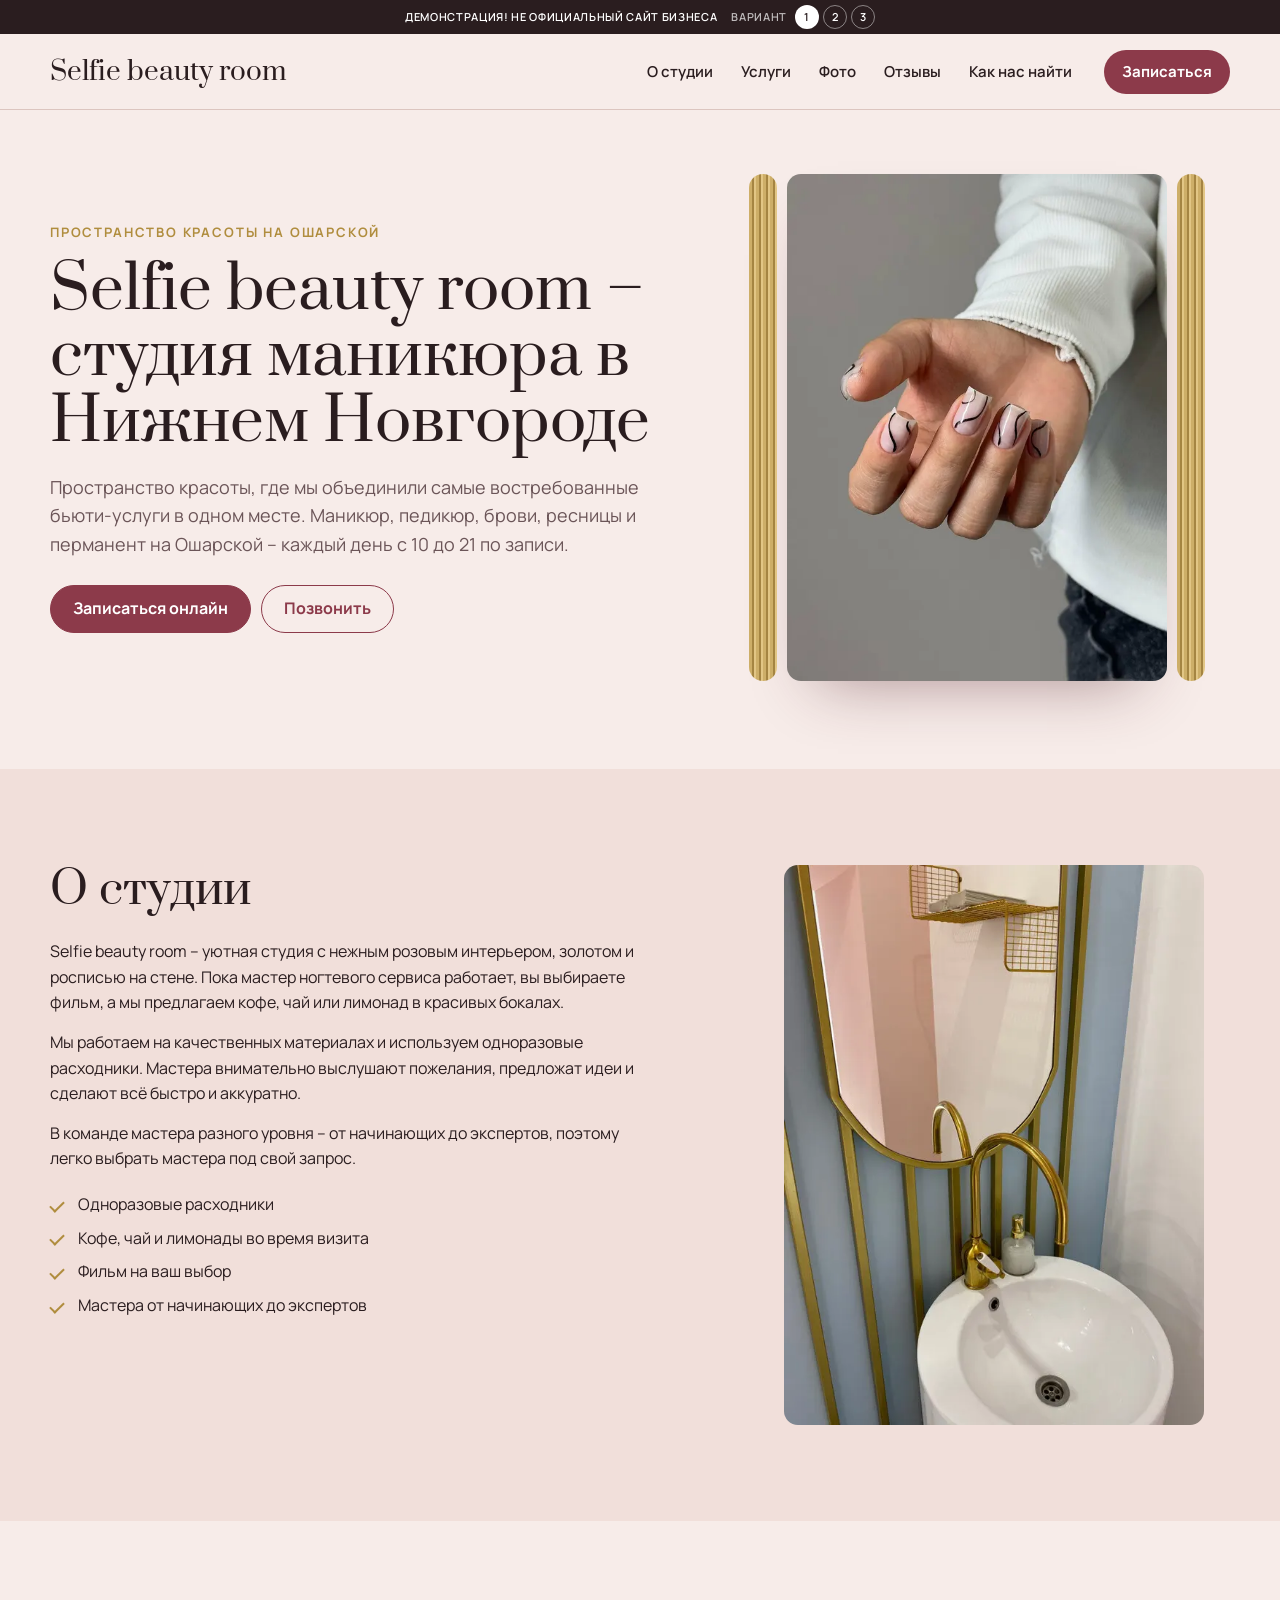
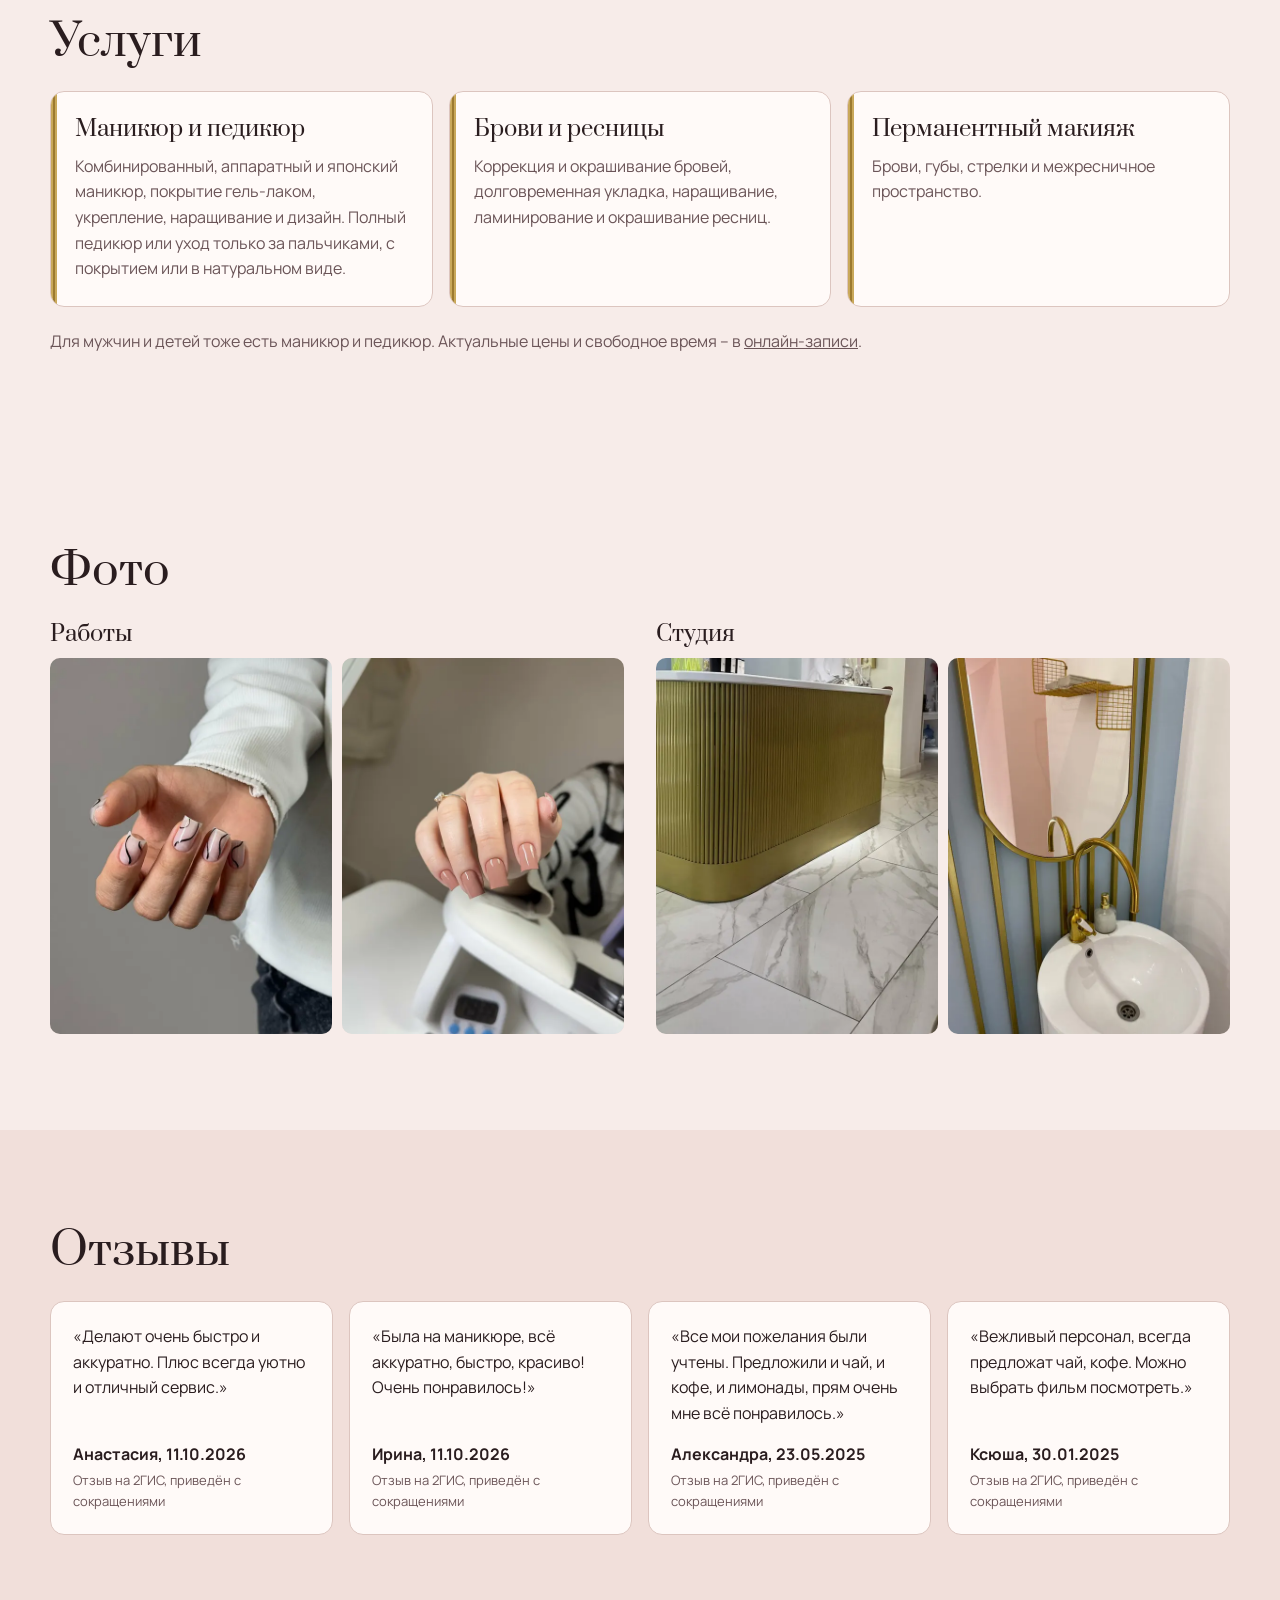
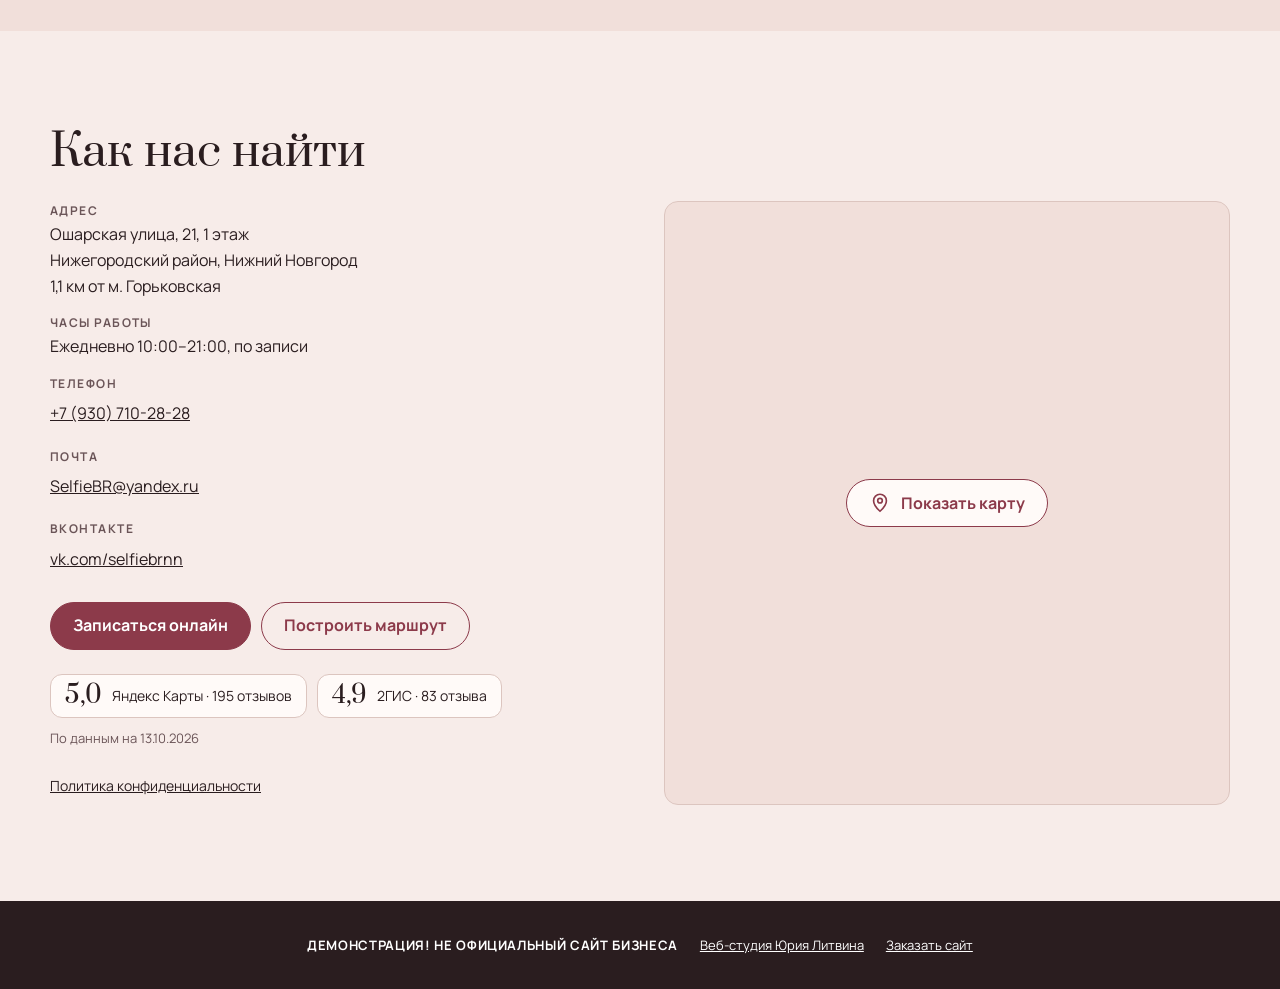
==== index.html @ 33d67d45 "Demo site" ====
<!doctype html>
<html lang="ru" class="no-js">
<head>
<meta charset="utf-8">

<meta name="viewport" content="width=device-width, initial-scale=1.0">
<meta name="robots" content="noindex, nofollow">
<title>Selfie beauty room · студия маникюра на Ошарской, Нижний Новгород</title>
<meta name="description" content="Selfie beauty room · студия маникюра в Нижнем Новгороде: маникюр, педикюр, брови, ресницы и перманент на Ошарской, 21. Каждый день с 10:00 до 21:00 по записи.">
<meta name="theme-color" content="#f7ece9">
<link rel="icon" sizes="any" href="logos/favicon.ico">
<link rel="icon" type="image/svg+xml" href="logos/favicon.svg">
<link rel="icon" type="image/png" sizes="32x32" href="logos/favicon-32x32.png">
<link rel="apple-touch-icon" sizes="180x180" href="logos/apple-touch-icon.png">
<link rel="preload" href="fonts/prata.woff2" as="font" type="font/woff2" crossorigin>
<link rel="preload" href="fonts/manrope.woff2" as="font" type="font/woff2" crossorigin>
<link rel="stylesheet" href="css/fonts.css">
<link rel="stylesheet" href="css/styles.css">

<script>document.documentElement.className='js';</script>
</head>
<body class="v1">
<a class="skip" href="#main">К содержанию</a>
<div class="demo"><p class="demo__t">ДЕМОНСТРАЦИЯ! НЕ ОФИЦИАЛЬНЫЙ САЙТ БИЗНЕСА</p><nav class="demo__sw" aria-label="Варианты дизайна"><span>Вариант</span><a href="./" aria-current="page">1</a><a href="v2/">2</a><a href="v3/">3</a></nav></div>
<div class="hwrap"><header class="head"><div class="head__in wrap">
<a class="logo" href="./#top" aria-label="Selfie beauty room, на главную"><span class="logo__full">Selfie beauty room</span><span class="logo__short" aria-hidden="true">Selfie</span></a>
<nav class="nav" aria-label="Разделы"><ul><li><a href="#about">О студии</a></li><li><a href="#services">Услуги</a></li><li><a href="#photos">Фото</a></li><li><a href="#reviews">Отзывы</a></li><li><a href="#contacts">Как нас найти</a></li></ul></nav>
<a class="pill" href="https://n1580664.yclients.com/company/1422753/personal/menu" target="_blank" rel="noopener">Записаться</a>
<button class="burger" type="button" aria-expanded="false" aria-controls="menu" aria-label="Меню"><span></span><span></span><span></span></button>
</div></header></div>
<div class="menu" id="menu" hidden><nav aria-label="Разделы, меню"><ul><li><a href="#about">О студии</a></li><li><a href="#services">Услуги</a></li><li><a href="#photos">Фото</a></li><li><a href="#reviews">Отзывы</a></li><li><a href="#contacts">Как нас найти</a></li></ul></nav>
<div class="menu__nap"><p>Ошарская улица, 21, 1 этаж, Нижний Новгород</p><p><a href="tel:+79307102828">+7 (930) 710-28-28</a></p></div></div>
<main id="main">
<section class="hero" id="top" aria-label="Первый экран"><div class="wrap hero__grid">
<div class="hero__text"><p class="brow">Пространство красоты на Ошарской</p><h1 class="h1">Selfie beauty room&nbsp;– студия маникюра в Нижнем Новгороде</h1><p class="lead">Пространство красоты, где мы объединили самые востребованные бьюти-услуги в одном месте. Маникюр, педикюр, брови, ресницы и перманент на Ошарской – каждый день с 10 до 21 по записи.</p><div class="cta"><a class="btn btn--main" href="https://n1580664.yclients.com/company/1422753/personal/menu" target="_blank" rel="noopener">Записаться онлайн</a><a class="btn btn--line" href="tel:+79307102828">Позвонить</a></div></div>
<div class="hero__media"><div class="flutes" aria-hidden="true"></div><figure class="hero__frame"><picture><source srcset="img/work-lines.webp" type="image/webp"><img class="" src="img/work-lines.jpg" width="600" height="800" alt="Короткие квадратные ногти: нюдово-розовая основа и тонкие чёрные линии" decoding="async"></picture></figure><div class="flutes flutes--r" aria-hidden="true"></div></div>
</div></section><section class="sec about" id="about" aria-labelledby="about-h"><div class="wrap about__grid">
<div class="about__text rv"><h2 class="h2" id="about-h">О студии</h2>
<p>Selfie beauty room – уютная студия с нежным розовым интерьером, золотом и росписью на стене. Пока мастер ногтевого сервиса работает, вы выбираете фильм, а мы предлагаем кофе, чай или лимонад в красивых бокалах.</p>
<p>Мы работаем на качественных материалах и используем одноразовые расходники. Мастера внимательно выслушают пожелания, предложат идеи и сделают всё быстро и аккуратно.</p>
<p>В команде мастера разного уровня – от начинающих до экспертов, поэтому легко выбрать мастера под свой запрос.</p>
<ul class="ticks"><li>Одноразовые расходники</li><li>Кофе, чай и лимонады во время визита</li><li>Фильм на ваш выбор</li><li>Мастера от начинающих до экспертов</li></ul></div>
<figure class="about__ph rv"><picture><source srcset="img/sink.webp" type="image/webp"><img class="" src="img/sink.jpg" width="600" height="800" alt="Белая раковина с золотым краном и зеркало в золотой раме на голубой стене" loading="lazy" decoding="async"></picture></figure>
</div></section><section class="sec services" id="services" aria-labelledby="services-h"><div class="wrap">
<h2 class="h2 rv" id="services-h">Услуги</h2>
<div class="cards rv">
<article class="card"><h3 class="h3">Маникюр и педикюр</h3><p>Комбинированный, аппаратный и японский маникюр, покрытие гель-лаком, укрепление, наращивание и дизайн. Полный педикюр или уход только за пальчиками, с покрытием или в натуральном виде.</p></article>
<article class="card"><h3 class="h3">Брови и ресницы</h3><p>Коррекция и окрашивание бровей, долговременная укладка, наращивание, ламинирование и окрашивание ресниц.</p></article>
<article class="card"><h3 class="h3">Перманентный макияж</h3><p>Брови, губы, стрелки и межресничное пространство.</p></article>
</div>
<p class="note rv">Для мужчин и детей тоже есть маникюр и педикюр. Актуальные цены и свободное время – в <a href="https://n1580664.yclients.com/company/1422753/personal/menu" target="_blank" rel="noopener">онлайн-записи</a>.</p>
</div></section><section class="sec photos" id="photos" aria-labelledby="photos-h"><div class="wrap"><h2 class="h2 rv" id="photos-h">Фото</h2><div class="gal rv"><div class="gal__sub"><h3 class="h3">Работы</h3><ul class="tiles"><li class="tile"><picture><source srcset="img/work-lines.webp" type="image/webp"><img class="" src="img/work-lines.jpg" width="600" height="800" alt="Короткие квадратные ногти: нюдово-розовая основа и тонкие чёрные линии" loading="lazy" decoding="async"></picture></li><li class="tile"><picture><source srcset="img/work-nude.webp" type="image/webp"><img class="" src="img/work-nude.jpg" width="600" height="800" alt="Длинные квадратные ногти в глянцевом карамельно-бежевом гель-лаке" loading="lazy" decoding="async"></picture></li></ul></div>
<div class="gal__sub"><h3 class="h3">Студия</h3><ul class="tiles"><li class="tile"><picture><source srcset="img/reception.webp" type="image/webp"><img class="" src="img/reception.jpg" width="600" height="800" alt="Золотая рифлёная стойка администратора и мраморный пол" loading="lazy" decoding="async"></picture></li><li class="tile"><picture><source srcset="img/sink.webp" type="image/webp"><img class="" src="img/sink.jpg" width="600" height="800" alt="Белая раковина с золотым краном и зеркало в золотой раме на голубой стене" loading="lazy" decoding="async"></picture></li></ul></div></div></div></section><section class="sec reviews" id="reviews" aria-labelledby="reviews-h"><div class="wrap"><h2 class="h2 rv" id="reviews-h">Отзывы</h2><ul class="revs rv"><li class="rev"><blockquote><p>«Делают очень быстро и аккуратно. Плюс всегда уютно и отличный сервис.»</p></blockquote><p class="rev__by">Анастасия, 11.10.2026</p><p class="rev__src">Отзыв на 2ГИС, приведён с сокращениями</p></li><li class="rev"><blockquote><p>«Была на маникюре, всё аккуратно, быстро, красиво! Очень понравилось!»</p></blockquote><p class="rev__by">Ирина, 11.10.2026</p><p class="rev__src">Отзыв на 2ГИС, приведён с сокращениями</p></li><li class="rev"><blockquote><p>«Все мои пожелания были учтены. Предложили и чай, и кофе, и лимонады, прям очень мне всё понравилось.»</p></blockquote><p class="rev__by">Александра, 23.05.2025</p><p class="rev__src">Отзыв на 2ГИС, приведён с сокращениями</p></li><li class="rev"><blockquote><p>«Вежливый персонал, всегда предложат чай, кофе. Можно выбрать фильм посмотреть.»</p></blockquote><p class="rev__by">Ксюша, 30.01.2025</p><p class="rev__src">Отзыв на 2ГИС, приведён с сокращениями</p></li></ul></div></section><section class="sec contacts" id="contacts" aria-labelledby="contacts-h"><div class="wrap">
<h2 class="h2 rv" id="contacts-h">Как нас найти</h2>
<div class="ct rv"><div class="ct__info">
<dl class="ct__dl">
<div><dt>Адрес</dt><dd>Ошарская улица, 21, 1 этаж<br>Нижегородский район, Нижний Новгород<br>1,1 км от м. Горьковская</dd></div>
<div><dt>Часы работы</dt><dd>Ежедневно 10:00–21:00, по записи</dd></div>
<div><dt>Телефон</dt><dd><a href="tel:+79307102828">+7 (930) 710-28-28</a></dd></div>
<div><dt>Почта</dt><dd><a href="mailto:SelfieBR@yandex.ru">SelfieBR@yandex.ru</a></dd></div>
<div><dt>ВКонтакте</dt><dd><a href="https://vk.com/selfiebrnn" target="_blank" rel="noopener">vk.com/selfiebrnn</a></dd></div>
</dl>
<div class="cta"><a class="btn btn--main" href="https://n1580664.yclients.com/company/1422753/personal/menu" target="_blank" rel="noopener">Записаться онлайн</a><a class="btn btn--line" href="https://yandex.ru/maps/org/selfie_beauty_room/39131844710/" target="_blank" rel="noopener">Построить маршрут</a></div>
<div class="rates"><a class="rate" href="https://yandex.ru/maps/org/selfie_beauty_room/39131844710/" target="_blank" rel="noopener"><b>5,0</b><span>Яндекс Карты · 195 отзывов</span></a><a class="rate" href="https://2gis.ru/n_novgorod/firm/70000001038198589" target="_blank" rel="noopener"><b>4,9</b><span>2ГИС · 83 отзыва</span></a><p class="rates__d">По данным на 13.10.2026</p></div>
<p class="ct__priv"><a href="privacy/">Политика конфиденциальности</a></p>
</div>
<div class="map" data-map="https://yandex.ru/map-widget/v1/?text=%D0%9D%D0%B8%D0%B6%D0%BD%D0%B8%D0%B9%20%D0%9D%D0%BE%D0%B2%D0%B3%D0%BE%D1%80%D0%BE%D0%B4%2C%20%D0%9E%D1%88%D0%B0%D1%80%D1%81%D0%BA%D0%B0%D1%8F%20%D1%83%D0%BB%D0%B8%D1%86%D0%B0%2C%2021&amp;z=16">
<button type="button" class="map__btn"><svg viewBox="0 0 24 24" aria-hidden="true"><path d="M12 21s-7-6.2-7-11.5a7 7 0 0 1 14 0C19 14.8 12 21 12 21z"/><circle cx="12" cy="9.5" r="2.5"/></svg>Показать карту</button>
</div></div></div></section>
</main>
<footer class="foot"><div class="wrap foot__row"><span>ДЕМОНСТРАЦИЯ! НЕ ОФИЦИАЛЬНЫЙ САЙТ БИЗНЕСА</span><a href="https://litviniuv.ru/webstudio/">Веб-студия Юрия Литвина</a><a href="https://litviniuv.ru/webstudio/order/?c=u8nn">Заказать сайт</a></div></footer>
<script src="js/main.js" defer></script>
</body></html>
---- css/fonts.css ----
/* Fonts: SIL Open Font License 1.1, see ../fonts/OFL-*.txt */
@font-face{font-family:"Prata";src:url(../fonts/prata.woff2) format("woff2");font-weight:400;font-display:swap}
@font-face{font-family:"Manrope";src:url(../fonts/manrope.woff2) format("woff2");font-weight:200 800;font-display:swap}
@font-face{font-family:"Unbounded";src:url(../fonts/unbounded.woff2) format("woff2");font-weight:200 900;font-display:swap}
@font-face{font-family:"Golos Text";src:url(../fonts/golos.woff2) format("woff2");font-weight:400 900;font-display:swap}
@font-face{font-family:"Forum";src:url(../fonts/forum.woff2) format("woff2");font-weight:400;font-display:swap}
@font-face{font-family:"Geologica";src:url(../fonts/geologica.woff2) format("woff2");font-weight:100 900;font-display:swap}
---- css/styles.css ----
/* Base + variant 1: rose and fluted brass */
:root{--bg:#f7ece9;--bg2:#f1dfda;--ink:#2a1d1f;--mute:#6b5558;--acc:#8c3a4a;--acc-ink:#fff;--gold:#b08d3e;--line:#dcc5bf;--card:#fffaf8;
--fd:"Prata",Georgia,serif;--fb:"Manrope",system-ui,sans-serif;--hh:64px;--r:14px}
*,*::before,*::after{box-sizing:border-box}
html{scroll-behavior:smooth;scroll-padding-top:calc(var(--hh) + 16px);-webkit-text-size-adjust:100%}
@media (min-width:960px){:root{--hh:76px}html{scroll-padding-top:calc(var(--hh) + 32px)}}
@media (prefers-reduced-motion:reduce){html{scroll-behavior:auto}*,*::before,*::after{animation:none!important;transition:none!important}}
body{margin:0;background:var(--bg);color:var(--ink);font:400 16px/1.6 var(--fb);overflow-x:clip}
img{display:block;max-width:100%;height:auto}
a{color:inherit}
:focus-visible{outline:3px solid var(--acc);outline-offset:3px}
.wrap{width:min(1180px,100% - 32px);margin-inline:auto}
@media (min-width:768px){.wrap{width:min(1180px,100% - 64px)}}
.skip{position:absolute;left:-9999px;top:0}.skip:focus{left:8px;z-index:100;background:#fff;padding:8px 12px}
ul{margin:0;padding:0;list-style:none}
/* demo strip */
.demo{background:var(--ink);color:#fff;font:600 11px/1.3 var(--fb);letter-spacing:.06em;display:flex;flex-wrap:wrap;justify-content:center;align-items:center;gap:4px 14px;padding:5px 12px;text-align:center}
.demo__t{margin:0}
.demo__sw{display:flex;align-items:center;gap:4px}.demo__sw span{opacity:.7;margin-right:4px;text-transform:uppercase}
.demo__sw a{display:inline-grid;place-items:center;min-width:24px;height:24px;border-radius:12px;text-decoration:none;border:1px solid rgba(255,255,255,.45)}
.demo__sw a[aria-current]{background:#fff;color:var(--ink)}
/* header */
.hwrap{position:sticky;top:0;z-index:50;height:var(--hh)}
.head{height:var(--hh);background:var(--bg);border-bottom:1px solid var(--line);width:100%}
.head__in{height:100%;display:flex;align-items:center;gap:12px}
.logo{font:400 22px/1 var(--fd);text-decoration:none;white-space:nowrap;margin-right:auto;min-width:0}
.logo__short{display:none}
@media (max-width:399px){.logo__full{display:none}.logo__short{display:inline}}
.nav{display:none}
.pill{display:inline-flex;align-items:center;justify-content:center;min-height:44px;padding:0 18px;border-radius:999px;background:var(--acc);color:var(--acc-ink);text-decoration:none;font-weight:700;font-size:15px;white-space:nowrap;flex:none}
.burger{flex:none;width:44px;height:44px;border:1px solid var(--line);border-radius:12px;background:transparent;display:grid;place-content:center;gap:5px;cursor:pointer;color:var(--ink)}
.burger span{display:block;width:20px;height:2px;background:currentColor;transition:transform .2s,opacity .2s}
.burger[aria-expanded=true] span:nth-child(1){transform:translateY(7px) rotate(45deg)}
.burger[aria-expanded=true] span:nth-child(2){opacity:0}
.burger[aria-expanded=true] span:nth-child(3){transform:translateY(-7px) rotate(-45deg)}
@media (min-width:960px){.nav{display:block;margin-right:8px}.nav ul{display:flex;gap:4px}.nav a{display:block;padding:10px 12px;text-decoration:none;font-weight:600;font-size:15px;border-radius:8px}.nav a:hover{background:var(--bg2)}.burger{display:none}.logo{font-size:26px}}
.menu{position:fixed;left:0;right:0;bottom:0;top:var(--mtop,0);z-index:49;background:var(--bg);overflow-y:auto;overscroll-behavior:contain;padding:12px 16px 32px;display:flex;flex-direction:column}
.menu[hidden]{display:none}
.menu ul{display:grid;gap:2px}
.menu a{display:flex;align-items:center;min-height:52px;font:400 22px/1.2 var(--fd);text-decoration:none;border-bottom:1px solid var(--line)}
.menu__nap{margin-top:auto;padding-top:24px;color:var(--mute)}.menu__nap p{margin:4px 0}.menu__nap a{font:600 18px var(--fb);border:0;min-height:44px}
html.locked,html.locked body{overflow:hidden}
/* type */
.h1{font:400 clamp(32px,7.2vw,60px)/1.1 var(--fd);margin:0 0 18px;overflow-wrap:break-word;hyphens:auto}
.h2{font:400 clamp(28px,5vw,44px)/1.15 var(--fd);margin:0 0 24px}
.h3{font:400 22px/1.25 var(--fd);margin:0 0 10px}
.brow{margin:0 0 14px;font-weight:700;font-size:13px;letter-spacing:.14em;text-transform:uppercase;color:var(--gold)}
.lead{font-size:18px;color:var(--mute);margin:0 0 26px;max-width:36em}
.cta{display:flex;flex-wrap:wrap;gap:10px}
.btn{display:inline-flex;align-items:center;justify-content:center;min-height:48px;padding:0 22px;border-radius:999px;font-weight:700;text-decoration:none;border:1.5px solid var(--acc);text-align:center}
.btn--main{background:var(--acc);color:var(--acc-ink)}.btn--line{color:var(--acc);background:transparent}
@media (max-width:479px){.cta .btn{flex:1 1 100%}}
.sec{padding:64px 0}@media (min-width:960px){.sec{padding:96px 0}}
/* v1 hero */
.hero{padding:36px 0 48px;position:relative}
.hero__grid{display:grid;gap:36px;align-items:center}
@media (min-width:960px){.hero__grid{grid-template-columns:1.1fr .9fr;gap:56px}.hero{padding:64px 0 88px}}
.hero__media{display:flex;justify-content:center;align-items:stretch;gap:10px}
.hero__frame{margin:0;width:min(72vw,380px);aspect-ratio:3/4;border-radius:var(--r);overflow:hidden;box-shadow:0 30px 60px -30px rgba(80,30,40,.45)}
.hero__frame img{width:100%;height:100%;object-fit:cover}
.flutes{width:28px;border-radius:999px;background:repeating-linear-gradient(90deg,#c9a85a 0 3px,#9c7a30 3px 5px,#e0c27a 5px 7px);opacity:.9;transform-origin:bottom;animation:rise 1s .2s both}
.flutes--r{animation-delay:.35s}
@media (max-width:399px){.flutes{width:16px}}
@keyframes rise{from{transform:scaleY(0)}to{transform:scaleY(1)}}
/* about */
.about{background:var(--bg2)}
.about__grid{display:grid;gap:32px;align-items:start}
@media (min-width:960px){.about__grid{grid-template-columns:1.2fr .8fr;gap:64px}}
.about__text p{margin:0 0 14px;max-width:38em}
.about__ph{margin:0;max-width:420px;border-radius:var(--r);overflow:hidden;aspect-ratio:3/4}.about__ph img{width:100%;height:100%;object-fit:cover}
.ticks{display:grid;gap:8px;margin-top:20px}
.ticks li{padding-left:28px;position:relative}.ticks li::before{content:"";position:absolute;left:0;top:.55em;width:14px;height:8px;border-left:2px solid var(--gold);border-bottom:2px solid var(--gold);transform:rotate(-45deg)}
/* services */
.cards{display:grid;gap:16px}
@media (min-width:768px){.cards{grid-template-columns:repeat(3,1fr)}}
.card{background:var(--card);border:1px solid var(--line);border-radius:var(--r);padding:24px;position:relative;overflow:hidden}
.card p{margin:0;color:var(--mute)}
.v1 .card::before{content:"";position:absolute;inset:0 auto 0 0;width:6px;background:repeating-linear-gradient(90deg,#c9a85a 0 2px,#9c7a30 2px 4px)}
.note{margin:22px 0 0;color:var(--mute)}
/* gallery */
.gal{display:grid;gap:32px}
@media (min-width:768px){.gal{grid-template-columns:1fr 1fr}}
.tiles{display:grid;grid-template-columns:1fr 1fr;gap:10px}
.tile{aspect-ratio:3/4;border-radius:10px;overflow:hidden;background:var(--bg2)}.tile img,.tile picture{width:100%;height:100%;object-fit:cover}
/* carousel (v2, v3) */
.car{position:relative;max-width:440px;border-radius:var(--r);outline-offset:4px}
.car__view{overflow:hidden;border-radius:var(--r);touch-action:pan-y;cursor:grab}
.car__track{display:flex;transition:transform .45s cubic-bezier(.2,.7,.2,1);will-change:transform}
.car__slide{flex:0 0 100%;aspect-ratio:3/4}
.car__slide picture,.car__slide img{width:100%;height:100%;object-fit:cover;pointer-events:none;user-select:none;-webkit-user-drag:none}
.car__ctl{display:flex;align-items:center;justify-content:space-between;gap:12px;margin-top:12px}
.car__btn{width:48px;height:48px;border-radius:50%;border:1.5px solid currentColor;background:transparent;color:inherit;display:grid;place-items:center;cursor:pointer}
.car__btn:disabled{opacity:.35;cursor:default}
.car__btn svg{width:22px;height:22px;fill:none;stroke:currentColor;stroke-width:2;stroke-linecap:round;stroke-linejoin:round}
.car__count{font-weight:700;letter-spacing:.08em}
/* reviews */
.reviews{background:var(--bg2)}
.revs{display:grid;gap:16px}
@media (min-width:768px){.revs{grid-template-columns:repeat(2,1fr)}}
@media (min-width:1180px){.revs{grid-template-columns:repeat(4,1fr)}}
.rev{display:flex;flex-direction:column;background:var(--card);border:1px solid var(--line);border-radius:var(--r);padding:22px;height:100%}
.rev blockquote{margin:0 0 16px;flex:1}.rev blockquote p{margin:0}
.rev__by{margin:0;font-weight:700}.rev__src{margin:2px 0 0;font-size:13px;color:var(--mute)}
/* contacts */
.ct{display:grid;gap:28px}
@media (min-width:960px){.ct{grid-template-columns:1fr 1fr;align-items:stretch;gap:48px}}
.ct__dl{margin:0 0 24px;display:grid;gap:14px}
.ct__dl dt{font-size:12px;font-weight:700;letter-spacing:.12em;text-transform:uppercase;color:var(--mute)}.ct__dl dd{margin:2px 0 0;overflow-wrap:anywhere}
.ct__dl a{display:inline-block;padding:6px 0}
.rates{display:flex;flex-wrap:wrap;gap:10px;margin-top:24px;align-items:center}
.rate{display:flex;align-items:center;gap:10px;padding:8px 14px;border:1px solid var(--line);border-radius:12px;text-decoration:none;min-height:44px;background:var(--card)}
.rate b{font:400 24px/1 var(--fd)}.rate span{font-size:14px}
.rates__d{flex-basis:100%;margin:0;font-size:13px;color:var(--mute)}
.ct__priv{margin:18px 0 0;font-size:14px}.ct__priv a{display:inline-block;padding:8px 0}
.map{position:relative;border-radius:var(--r);overflow:hidden;background:var(--bg2);border:1px solid var(--line);aspect-ratio:4/3;min-width:0;display:grid;place-items:center}
@media (min-width:960px){.map{aspect-ratio:auto;height:100%;min-height:420px}}
.map iframe{position:absolute;inset:0;width:100%;height:100%;border:0}
.map__btn{display:inline-flex;align-items:center;gap:10px;min-height:48px;padding:0 22px;border-radius:999px;border:1.5px solid var(--acc);background:var(--card);color:var(--acc);font:700 16px var(--fb);cursor:pointer}
.map__btn svg{width:22px;height:22px;fill:none;stroke:currentColor;stroke-width:1.8}
/* footer */
.foot{background:var(--ink);color:#fff;padding:22px 0;font-size:13px}
.foot__row{display:flex;flex-wrap:wrap;justify-content:center;align-items:center;gap:6px 22px;text-align:center}
.foot a{display:inline-flex;align-items:center;min-height:44px;color:#fff}
.foot span{font-weight:700;letter-spacing:.05em}
/* stub pages */
.stub{min-height:100vh;min-height:100dvh;display:flex;flex-direction:column}
.stub__main{flex:1;padding:64px 0}
/* reveal */
.js .rv{opacity:0;transform:translateY(18px);transition:opacity .7s ease,transform .7s ease}
.js .in .rv,.js .rv-all .rv{opacity:1;transform:none}
@media (prefers-reduced-motion:reduce){.js .rv{opacity:1;transform:none}}
.sec{scroll-margin-top:-64px}
@media (min-width:960px){.sec{scroll-margin-top:-96px}}
.h2{overflow-wrap:break-word;hyphens:auto}
@media (max-width:519px){.logo{font-size:18px}}
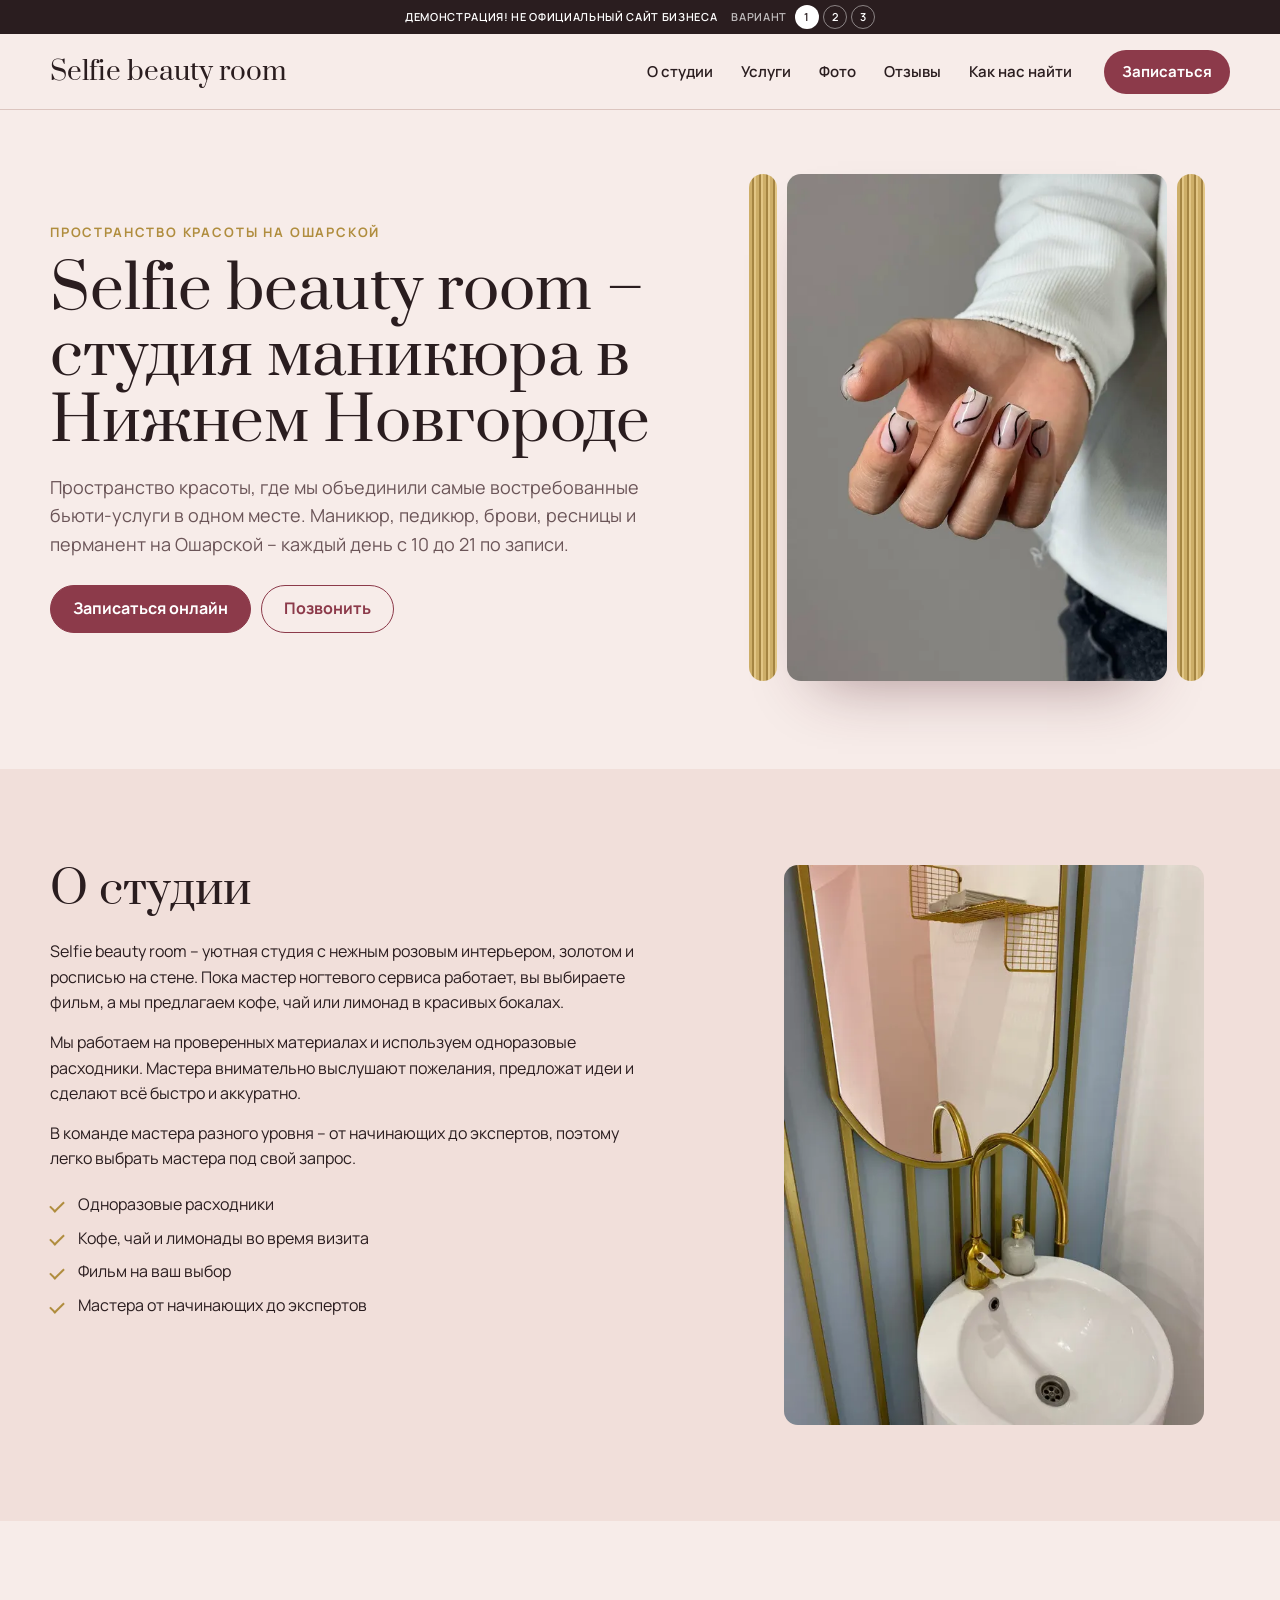
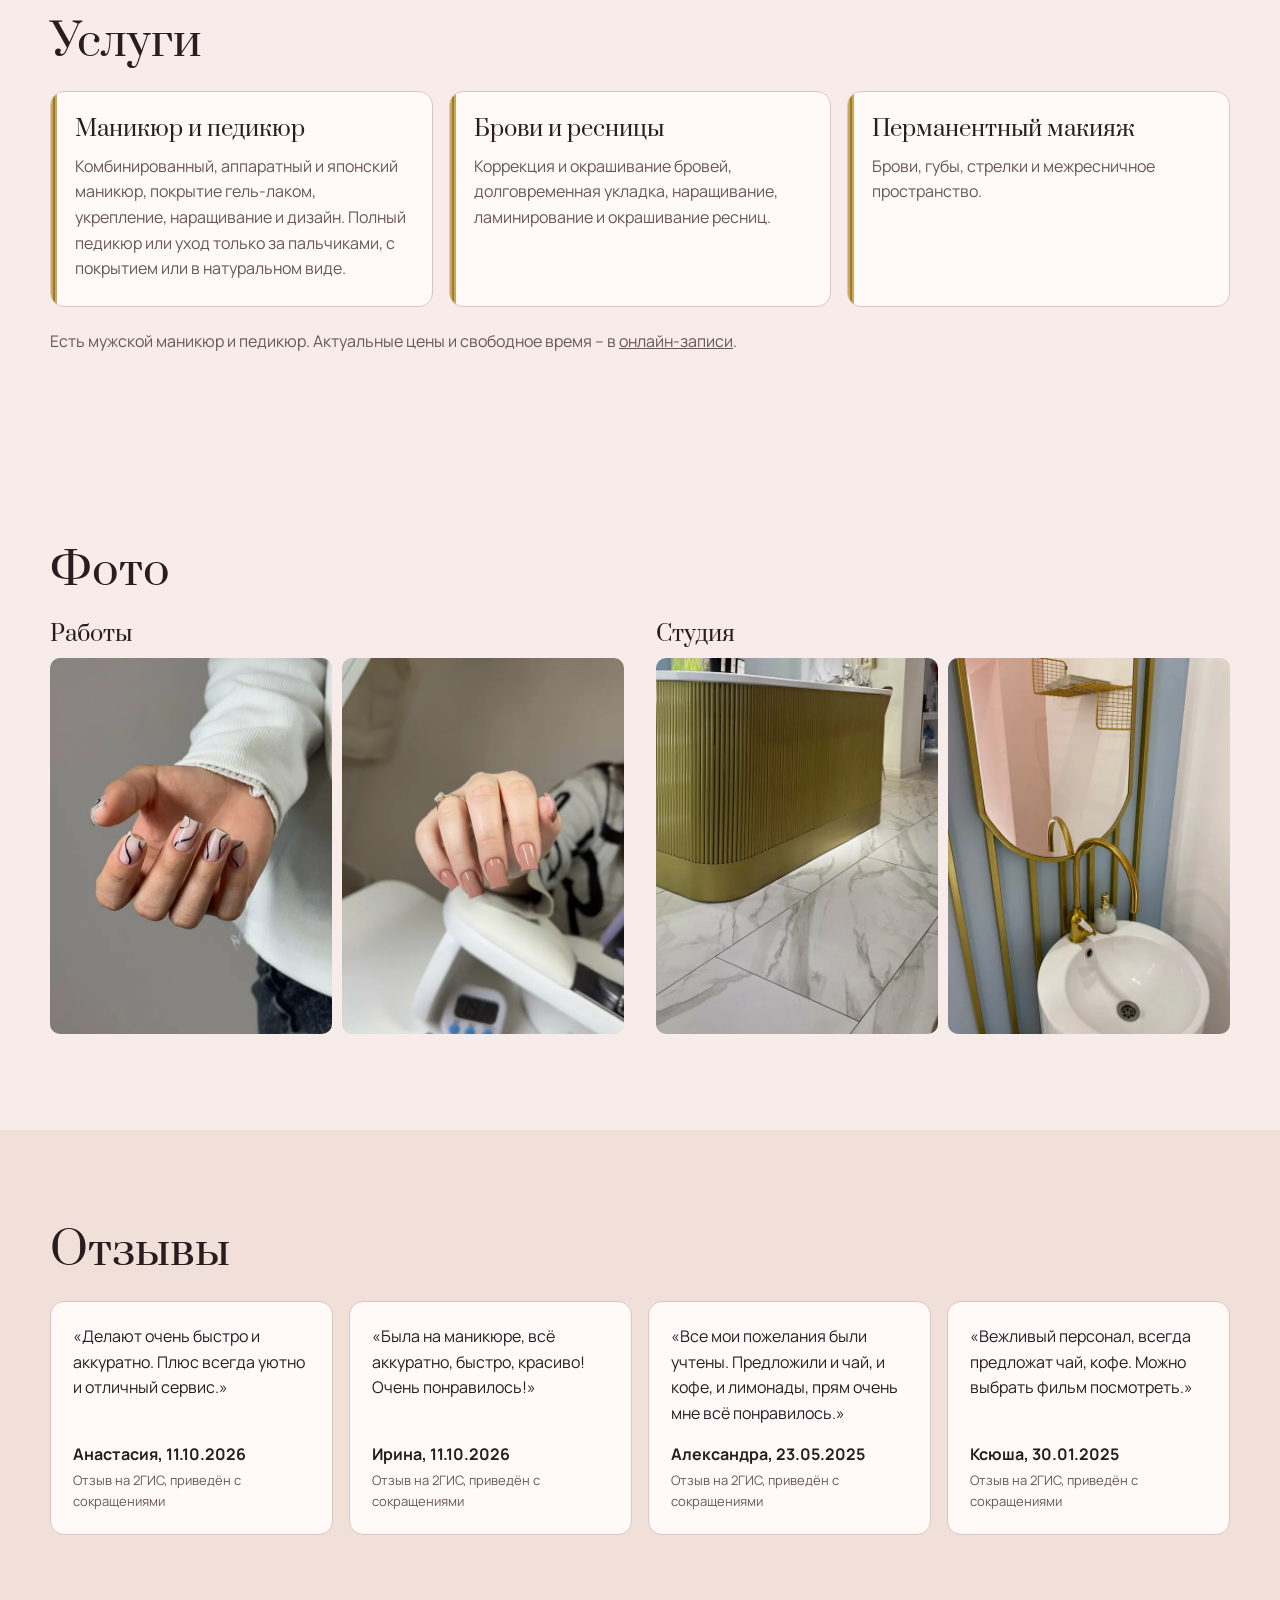
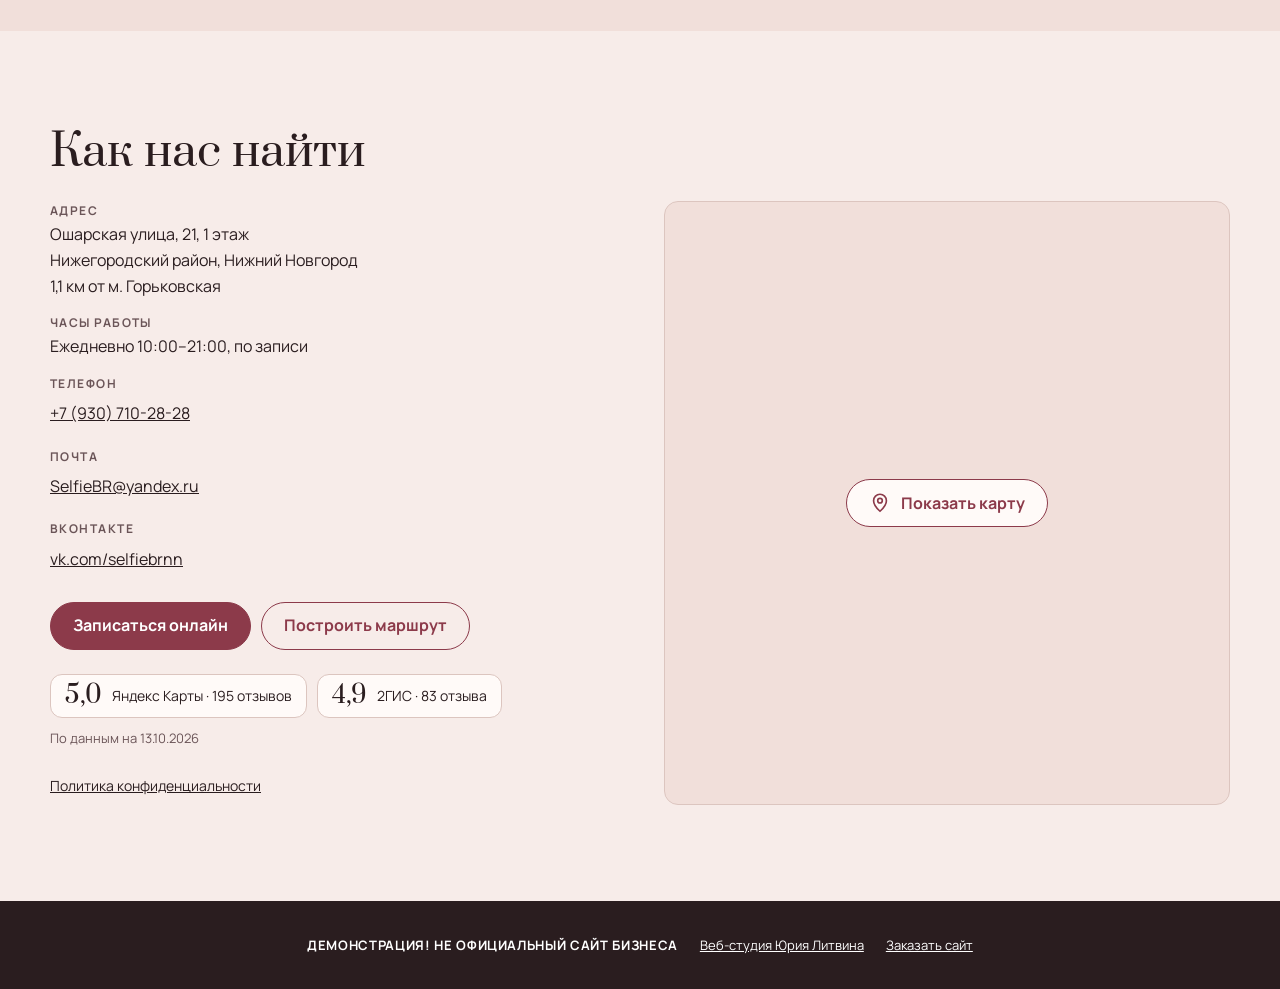
==== commit cbb533b2: "Demo site" ====
--- a/index.html
+++ b/index.html
@@ -37,7 +37,7 @@
 </div></section><section class="sec about" id="about" aria-labelledby="about-h"><div class="wrap about__grid">
 <div class="about__text rv"><h2 class="h2" id="about-h">О студии</h2>
 <p>Selfie beauty room – уютная студия с нежным розовым интерьером, золотом и росписью на стене. Пока мастер ногтевого сервиса работает, вы выбираете фильм, а мы предлагаем кофе, чай или лимонад в красивых бокалах.</p>
-<p>Мы работаем на качественных материалах и используем одноразовые расходники. Мастера внимательно выслушают пожелания, предложат идеи и сделают всё быстро и аккуратно.</p>
+<p>Мы работаем на проверенных материалах и используем одноразовые расходники. Мастера внимательно выслушают пожелания, предложат идеи и сделают всё быстро и аккуратно.</p>
 <p>В команде мастера разного уровня – от начинающих до экспертов, поэтому легко выбрать мастера под свой запрос.</p>
 <ul class="ticks"><li>Одноразовые расходники</li><li>Кофе, чай и лимонады во время визита</li><li>Фильм на ваш выбор</li><li>Мастера от начинающих до экспертов</li></ul></div>
 <figure class="about__ph rv"><picture><source srcset="img/sink.webp" type="image/webp"><img class="" src="img/sink.jpg" width="600" height="800" alt="Белая раковина с золотым краном и зеркало в золотой раме на голубой стене" loading="lazy" decoding="async"></picture></figure>
@@ -48,7 +48,7 @@
 <article class="card"><h3 class="h3">Брови и ресницы</h3><p>Коррекция и окрашивание бровей, долговременная укладка, наращивание, ламинирование и окрашивание ресниц.</p></article>
 <article class="card"><h3 class="h3">Перманентный макияж</h3><p>Брови, губы, стрелки и межресничное пространство.</p></article>
 </div>
-<p class="note rv">Для мужчин и детей тоже есть маникюр и педикюр. Актуальные цены и свободное время – в <a href="https://n1580664.yclients.com/company/1422753/personal/menu" target="_blank" rel="noopener">онлайн-записи</a>.</p>
+<p class="note rv">Есть мужской маникюр и педикюр. Актуальные цены и свободное время – в <a href="https://n1580664.yclients.com/company/1422753/personal/menu" target="_blank" rel="noopener">онлайн-записи</a>.</p>
 </div></section><section class="sec photos" id="photos" aria-labelledby="photos-h"><div class="wrap"><h2 class="h2 rv" id="photos-h">Фото</h2><div class="gal rv"><div class="gal__sub"><h3 class="h3">Работы</h3><ul class="tiles"><li class="tile"><picture><source srcset="img/work-lines.webp" type="image/webp"><img class="" src="img/work-lines.jpg" width="600" height="800" alt="Короткие квадратные ногти: нюдово-розовая основа и тонкие чёрные линии" loading="lazy" decoding="async"></picture></li><li class="tile"><picture><source srcset="img/work-nude.webp" type="image/webp"><img class="" src="img/work-nude.jpg" width="600" height="800" alt="Длинные квадратные ногти в глянцевом карамельно-бежевом гель-лаке" loading="lazy" decoding="async"></picture></li></ul></div>
 <div class="gal__sub"><h3 class="h3">Студия</h3><ul class="tiles"><li class="tile"><picture><source srcset="img/reception.webp" type="image/webp"><img class="" src="img/reception.jpg" width="600" height="800" alt="Золотая рифлёная стойка администратора и мраморный пол" loading="lazy" decoding="async"></picture></li><li class="tile"><picture><source srcset="img/sink.webp" type="image/webp"><img class="" src="img/sink.jpg" width="600" height="800" alt="Белая раковина с золотым краном и зеркало в золотой раме на голубой стене" loading="lazy" decoding="async"></picture></li></ul></div></div></div></section><section class="sec reviews" id="reviews" aria-labelledby="reviews-h"><div class="wrap"><h2 class="h2 rv" id="reviews-h">Отзывы</h2><ul class="revs rv"><li class="rev"><blockquote><p>«Делают очень быстро и аккуратно. Плюс всегда уютно и отличный сервис.»</p></blockquote><p class="rev__by">Анастасия, 11.10.2026</p><p class="rev__src">Отзыв на 2ГИС, приведён с сокращениями</p></li><li class="rev"><blockquote><p>«Была на маникюре, всё аккуратно, быстро, красиво! Очень понравилось!»</p></blockquote><p class="rev__by">Ирина, 11.10.2026</p><p class="rev__src">Отзыв на 2ГИС, приведён с сокращениями</p></li><li class="rev"><blockquote><p>«Все мои пожелания были учтены. Предложили и чай, и кофе, и лимонады, прям очень мне всё понравилось.»</p></blockquote><p class="rev__by">Александра, 23.05.2025</p><p class="rev__src">Отзыв на 2ГИС, приведён с сокращениями</p></li><li class="rev"><blockquote><p>«Вежливый персонал, всегда предложат чай, кофе. Можно выбрать фильм посмотреть.»</p></blockquote><p class="rev__by">Ксюша, 30.01.2025</p><p class="rev__src">Отзыв на 2ГИС, приведён с сокращениями</p></li></ul></div></section><section class="sec contacts" id="contacts" aria-labelledby="contacts-h"><div class="wrap">
 <h2 class="h2 rv" id="contacts-h">Как нас найти</h2>
@@ -70,4 +70,5 @@
 </main>
 <footer class="foot"><div class="wrap foot__row"><span>ДЕМОНСТРАЦИЯ! НЕ ОФИЦИАЛЬНЫЙ САЙТ БИЗНЕСА</span><a href="https://litviniuv.ru/webstudio/">Веб-студия Юрия Литвина</a><a href="https://litviniuv.ru/webstudio/order/?c=u8nn">Заказать сайт</a></div></footer>
 <script src="js/main.js" defer></script>
+
 </body></html>
--- a/css/styles.css
+++ b/css/styles.css
@@ -133,3 +133,5 @@
 @media (min-width:960px){.sec{scroll-margin-top:-96px}}
 .h2{overflow-wrap:break-word;hyphens:auto}
 @media (max-width:519px){.logo{font-size:18px}}
+.h1{hyphens:manual;-webkit-hyphens:manual;overflow-wrap:normal}
+.sr{position:absolute;width:1px;height:1px;overflow:hidden;clip:rect(0 0 0 0);white-space:nowrap}
